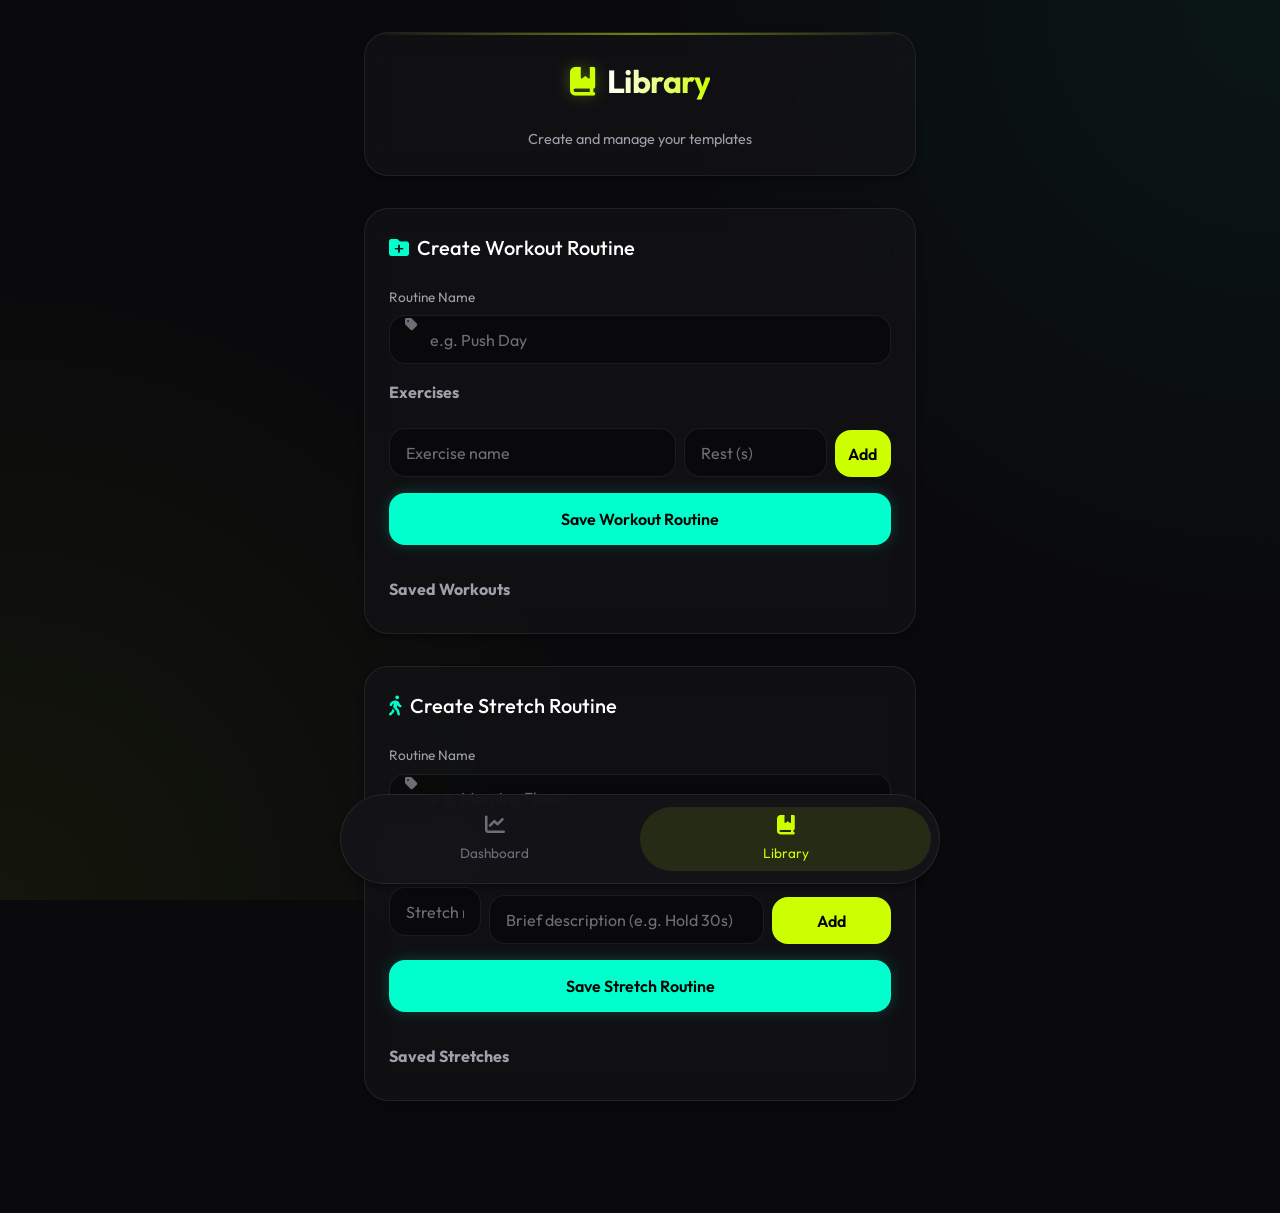
==== library.html @ 49b9a72b "Initial commit" ====
<!DOCTYPE html>
<html lang="en">
<head>
    <meta charset="UTF-8">
    <meta name="viewport" content="width=device-width, initial-scale=1.0">
    <title>Library | Gains Tracker</title>
    <!-- Modern typography -->
    <link href="https://fonts.googleapis.com/css2?family=Outfit:wght@300;400;500;600;700&display=swap" rel="stylesheet">
    <link rel="stylesheet" href="styles.css">
    <!-- FontAwesome for icons -->
    <link rel="stylesheet" href="https://cdnjs.cloudflare.com/ajax/libs/font-awesome/6.4.0/css/all.min.css">
</head>
<body>
    <div class="app-container">
        <!-- Header -->
        <header class="dashboard-header glass-panel">
            <div class="logo">
                <i class="fa-solid fa-book-bookmark"></i>
                <h1>Library</h1>
            </div>
            <p style="color: var(--text-secondary); font-size: 0.9rem;">Create and manage your templates</p>
        </header>

        <!-- Main Content Area -->
        <main class="main-content">
            
            <div id="view-library" class="view">
                <!-- Workout Builder -->
                <section class="builder-section glass-panel">
                    <h2><i class="fa-solid fa-folder-plus"></i> Create Workout Routine</h2>
                    <form id="create-workout-form" class="workout-form">
                        <div class="form-group row" style="align-items: flex-end;">
                            <div class="input-wrapper full-width">
                                <label for="new-routine-name">Routine Name</label>
                                <input type="text" id="new-routine-name" placeholder="e.g. Push Day" required autocomplete="off">
                                <i class="fa-solid fa-tag input-icon"></i>
                            </div>
                        </div>
                        
                        <div class="exercises-builder">
                            <h3 style="font-size: 1rem; margin-bottom: 0.5rem; color: var(--text-secondary);">Exercises</h3>
                            <ul id="builder-exercise-list" class="stretch-list" style="margin-bottom: 1rem;">
                                <!-- Temporary list before saving -->
                            </ul>
                            
                            <!-- Add Exercise Form -->
                            <div class="form-group row multi-col" style="align-items: flex-end; gap: 0.5rem;">
                                <div class="input-wrapper" style="flex: 2;">
                                    <input type="text" id="builder-ex-name" placeholder="Exercise name" autocomplete="off" style="padding-left: 1rem;">
                                </div>
                                <div class="input-wrapper" style="flex: 1;">
                                    <input type="number" id="builder-ex-rest" placeholder="Rest (s)" min="0" step="5" style="padding-left: 1rem;">
                                </div>
                                <button type="button" id="btn-add-builder-ex" class="btn-primary" style="margin-top: 0; padding: 0.85rem; width: auto;">Add</button>
                            </div>
                        </div>

                        <button type="submit" class="btn-primary btn-success" style="margin-top: 1rem;">
                            Save Workout Routine
                        </button>
                    </form>
                    
                    <div class="saved-routines" style="margin-top: 2rem;">
                        <h3 style="font-size: 1rem; margin-bottom: 0.5rem; color: var(--text-secondary);">Saved Workouts</h3>
                        <ul id="saved-workouts-list" class="stretch-list"></ul>
                    </div>
                </section>

                <!-- Stretching Builder -->
                <section class="builder-section glass-panel">
                    <h2><i class="fa-solid fa-person-walking"></i> Create Stretch Routine</h2>
                    <form id="create-stretch-form" class="workout-form">
                        <div class="form-group row" style="align-items: flex-end;">
                            <div class="input-wrapper full-width">
                                <label for="new-stretch-routine-name">Routine Name</label>
                                <input type="text" id="new-stretch-routine-name" placeholder="e.g. Morning Flow" required autocomplete="off">
                                <i class="fa-solid fa-tag input-icon"></i>
                            </div>
                        </div>
                        
                        <div class="exercises-builder">
                            <h3 style="font-size: 1rem; margin-bottom: 0.5rem; color: var(--text-secondary);">Stretches</h3>
                            <ul id="builder-stretch-list" class="stretch-list" style="margin-bottom: 1rem;">
                                <!-- Temporary list before saving -->
                            </ul>
                            
                            <!-- Add Stretch Form -->
                            <div class="form-group row multi-col" style="align-items: flex-end; flex-wrap: wrap; gap: 0.5rem;">
                                <div class="input-wrapper full-width" style="margin-bottom: 0.5rem;">
                                    <input type="text" id="builder-st-name" placeholder="Stretch name" autocomplete="off" style="padding-left: 1rem;">
                                </div>
                                <div class="input-wrapper" style="flex: 3;">
                                    <input type="text" id="builder-st-desc" placeholder="Brief description (e.g. Hold 30s)" autocomplete="off" style="padding-left: 1rem;">
                                </div>
                                <button type="button" id="btn-add-builder-st" class="btn-primary" style="margin-top: 0; padding: 0.85rem; width: auto; flex: 1;">Add</button>
                            </div>
                        </div>

                        <button type="submit" class="btn-primary btn-success" style="margin-top: 1rem;">
                            Save Stretch Routine
                        </button>
                    </form>
                    
                    <div class="saved-routines" style="margin-top: 2rem;">
                        <h3 style="font-size: 1rem; margin-bottom: 0.5rem; color: var(--text-secondary);">Saved Stretches</h3>
                        <ul id="saved-stretches-list" class="stretch-list"></ul>
                    </div>
                </section>
            </div>

        </main>
        
        <!-- Bottom Navigation Navbar (MPA Links) -->
        <nav class="bottom-nav glass-panel" id="main-nav">
            <a href="index.html" class="nav-btn">
                <i class="fa-solid fa-chart-line"></i>
                <span>Dashboard</span>
            </a>
            <a href="library.html" class="nav-btn active">
                <i class="fa-solid fa-book-bookmark"></i>
                <span>Library</span>
            </a>
        </nav>
        
    </div>

    <script src="app.js"></script>
</body>
</html>
---- styles.css ----
:root {
    /* Color Palette - Premium Dark Mode with Neon Accents */
    --bg-base: #0a0a0c;
    --bg-surface: rgba(20, 20, 25, 0.6);
    --bg-surface-hover: rgba(30, 30, 40, 0.8);
    
    --accent-primary: #ccff00; /* Electric Lime */
    --accent-primary-glow: rgba(204, 255, 0, 0.3);
    --accent-secondary: #00ffcc; /* Cyan */
    
    --text-primary: #ffffff;
    --text-secondary: #a0a0ab;
    --text-muted: #6e6e77;
    
    --border-subtle: rgba(255, 255, 255, 0.08);
    --border-focus: rgba(204, 255, 0, 0.5);

    --danger: #ff3366;
    
    /* Typography */
    --font-family: 'Outfit', -apple-system, BlinkMacSystemFont, "Segoe UI", Roboto, sans-serif;
    
    /* Effects */
    --glass-blur: blur(16px);
    --shadow-sm: 0 4px 6px rgba(0, 0, 0, 0.3);
    --shadow-glow: 0 0 20px var(--accent-primary-glow);
    --radius-lg: 24px;
    --radius-md: 16px;
    --radius-sm: 8px;
    
    /* Transitions */
    --transition-fast: 0.2s ease;
    --transition-bounce: 0.4s cubic-bezier(0.175, 0.885, 0.32, 1.275);
}

* {
    margin: 0;
    padding: 0;
    box-sizing: border-box;
}

body {
    font-family: var(--font-family);
    background-color: var(--bg-base);
    color: var(--text-primary);
    line-height: 1.5;
    min-height: 100vh;
    /* Subtle radial gradient background */
    background-image: radial-gradient(circle at top right, rgba(0, 255, 204, 0.05), transparent 40%),
                      radial-gradient(circle at bottom left, rgba(204, 255, 0, 0.05), transparent 40%);
    background-attachment: fixed;
    /* Extra padding at bottom for nav */
    padding-bottom: 80px; 
}

/* Container */
.app-container {
    max-width: 600px;
    margin: 0 auto;
    padding: 2rem 1.5rem;
    display: flex;
    flex-direction: column;
    gap: 2rem;
}

/* Views Navigation */
.view {
    display: flex;
    flex-direction: column;
    gap: 2rem;
    animation: fadeIn var(--transition-bounce);
}

.view.hidden {
    display: none !important;
}

@keyframes fadeIn {
    from { opacity: 0; transform: translateY(10px); }
    to { opacity: 1; transform: translateY(0); }
}

/* Glass Panels */
.glass-panel {
    background: var(--bg-surface);
    backdrop-filter: var(--glass-blur);
    -webkit-backdrop-filter: var(--glass-blur);
    border: 1px solid var(--border-subtle);
    border-radius: var(--radius-lg);
    padding: 1.5rem;
    box-shadow: var(--shadow-sm);
    transition: transform var(--transition-fast), border-color var(--transition-fast);
}

.glass-panel:hover {
    border-color: rgba(255,255,255,0.15);
}

/* Header & Stats */
.dashboard-header {
    display: flex;
    flex-direction: column;
    gap: 1.5rem;
    align-items: center;
    text-align: center;
    position: relative;
    overflow: hidden;
}

.dashboard-header::before {
    content: '';
    position: absolute;
    top: 0; left: 0; right: 0; height: 2px;
    background: linear-gradient(90deg, transparent, var(--accent-primary), transparent);
    opacity: 0.5;
}

.logo {
    display: flex;
    align-items: center;
    gap: 0.75rem;
    color: var(--accent-primary);
}

.logo h1 {
    font-size: 2rem;
    font-weight: 700;
    letter-spacing: -0.5px;
    background: linear-gradient(to right, var(--text-primary), var(--accent-primary));
    -webkit-background-clip: text;
    background-clip: text;
    -webkit-text-fill-color: transparent;
}

.logo i {
    font-size: 1.8rem;
    filter: drop-shadow(0 0 8px var(--accent-primary-glow));
}

.stats-overview {
    display: flex;
    width: 100%;
    justify-content: space-between;
    gap: 1rem;
}

.stat-card {
    flex: 1;
    display: flex;
    flex-direction: column;
    align-items: center;
    padding: 1rem;
    background: rgba(0,0,0,0.2);
    border-radius: var(--radius-md);
    border: 1px solid var(--border-subtle);
}

.stat-card.highlight {
    border-color: var(--accent-primary-glow);
    box-shadow: inset 0 0 20px var(--accent-primary-glow);
}

.stat-value {
    font-size: 1.75rem;
    font-weight: 600;
    color: var(--text-primary);
}

.stat-card.highlight .stat-value {
    color: var(--accent-primary);
}

.stat-label {
    font-size: 0.75rem;
    color: var(--text-secondary);
    text-transform: uppercase;
    letter-spacing: 0.5px;
    margin-top: 0.25rem;
}

/* Main Content */
.main-content {
    display: flex;
    flex-direction: column;
    gap: 2rem;
}

h2 {
    font-size: 1.25rem;
    font-weight: 500;
    display: flex;
    align-items: center;
    gap: 0.5rem;
    margin-bottom: 1.5rem;
    color: var(--text-primary);
}

h2 i {
    color: var(--accent-secondary);
}

/* Select Inputs */
.custom-select {
    width: 100%;
    background: rgba(0, 0, 0, 0.4);
    border: 1px solid var(--border-subtle);
    border-radius: var(--radius-md);
    padding: 0.85rem 1rem;
    color: var(--text-primary);
    font-family: inherit;
    font-size: 1rem;
    appearance: none;
    cursor: pointer;
    transition: all var(--transition-fast);
    background-image: url("data:image/svg+xml;charset=UTF-8,%3csvg xmlns='http://www.w3.org/2000/svg' viewBox='0 0 24 24' fill='none' stroke='white' stroke-width='2' stroke-linecap='round' stroke-linejoin='round'%3e%3cpolyline points='6 9 12 15 18 9'%3e%3c/polyline%3e%3c/svg%3e");
    background-repeat: no-repeat;
    background-position: right 1rem center;
    background-size: 1em;
}

.custom-select:focus {
    outline: none;
    border-color: var(--accent-primary);
    box-shadow: 0 0 0 2px var(--accent-primary-glow);
}

.custom-select option {
    background-color: #222;
    color: var(--text-primary);
}

/* Forms */
.form-group {
    display: flex;
    flex-direction: column;
    gap: 1rem;
    margin-bottom: 1rem;
}

.form-group.row {
    flex-direction: row;
}

.form-group.multi-col .input-wrapper {
    flex: 1;
}

.input-wrapper.full-width {
    width: 100%;
}

label {
    font-size: 0.85rem;
    color: var(--text-secondary);
    margin-bottom: 0.5rem;
    display: block;
}

.input-wrapper {
    position: relative;
    display: flex;
    flex-direction: column;
}

.input-icon {
    position: absolute;
    left: 1rem;
    top: 50%;
    transform: translateY(-50%);
    color: var(--text-muted);
    font-size: 0.9rem;
    transition: color var(--transition-fast);
}

input {
    width: 100%;
    background: rgba(0, 0, 0, 0.4);
    border: 1px solid var(--border-subtle);
    border-radius: var(--radius-md);
    padding: 0.85rem 1rem;
    color: var(--text-primary);
    font-family: inherit;
    font-size: 1rem;
    transition: all var(--transition-fast);
}

.input-wrapper i.input-icon + input,
input:has(+ i.input-icon),
input.has-icon {
    padding-left: 2.5rem;
}

input:focus {
    outline: none;
    border-color: var(--accent-primary);
    box-shadow: 0 0 0 2px var(--accent-primary-glow);
    background: rgba(0, 0, 0, 0.6);
}

input:focus ~ .input-icon {
    color: var(--accent-primary);
}

input::placeholder {
    color: var(--text-muted);
}

/* Buttons */
.btn-primary {
    width: 100%;
    background: var(--accent-primary);
    color: #000;
    border: none;
    border-radius: var(--radius-md);
    padding: 1rem;
    font-size: 1rem;
    font-weight: 600;
    font-family: inherit;
    cursor: pointer;
    display: flex;
    align-items: center;
    justify-content: center;
    gap: 0.5rem;
    transition: all var(--transition-bounce);
    margin-top: 1.5rem;
}

.btn-primary[disabled] {
    opacity: 0.5;
    cursor: not-allowed;
    background: var(--text-muted);
}
.btn-primary[disabled]:hover {
    transform: none;
    box-shadow: none;
}

.btn-primary:not([disabled]):hover {
    transform: translateY(-2px);
    box-shadow: var(--shadow-glow);
}

.btn-primary:active {
    transform: translateY(0);
}

.btn-icon {
    background: transparent;
    border: none;
    color: var(--text-muted);
    cursor: pointer;
    font-size: 1rem;
    transition: color var(--transition-fast);
    padding: 0.5rem;
    display: flex;
    align-items: center;
    justify-content: center;
}

.btn-icon:hover {
    color: var(--danger);
}

/* Section Header */
.section-header {
    display: flex;
    justify-content: space-between;
    align-items: center;
    margin-bottom: 1.5rem;
}

.section-header h2 {
    margin-bottom: 0;
}

/* Lists */
.history-list-container, .stretching-list-container {
    background: rgba(0, 0, 0, 0.2);
    border-radius: var(--radius-md);
    border: 1px solid var(--border-subtle);
    padding: 0.5rem;
    overflow-y: auto;
    max-height: 400px;
}
.history-list-container::-webkit-scrollbar, .stretching-list-container::-webkit-scrollbar {
    width: 6px;
}
.history-list-container::-webkit-scrollbar-thumb, .stretching-list-container::-webkit-scrollbar-thumb {
    background: var(--border-subtle);
    border-radius: 10px;
}

.workout-list, .stretch-list {
    list-style: none;
    display: flex;
    flex-direction: column;
    gap: 0.5rem;
}

.empty-state {
    display: flex;
    flex-direction: column;
    align-items: center;
    justify-content: center;
    padding: 3rem 1rem;
    color: var(--text-muted);
    text-align: center;
    gap: 1rem;
}

.empty-state i {
    font-size: 2.5rem;
    opacity: 0.5;
}

/* Individual Workout Item styling */
.workout-item {
    background: var(--bg-surface);
    border: 1px solid var(--border-subtle);
    border-radius: var(--radius-sm);
    padding: 1rem;
    display: flex;
    justify-content: space-between;
    align-items: center;
    animation: slideIn var(--transition-bounce);
    transition: transform var(--transition-fast), background var(--transition-fast);
}

.workout-item:hover {
    background: var(--bg-surface-hover);
    transform: translateX(4px);
}

.workout-item-details {
    display: flex;
    flex-direction: column;
    gap: 0.25rem;
}

.workout-item-title {
    font-weight: 500;
    color: var(--text-primary);
}

.workout-item-meta {
    font-size: 0.8rem;
    color: var(--text-secondary);
    display: flex;
    gap: 0.75rem;
}

.workout-item-meta span {
    display: flex;
    align-items: center;
    gap: 0.25rem;
}

.workout-item-meta i {
    font-size: 0.7rem;
    color: var(--accent-secondary);
}

.workout-volume {
    font-weight: 600;
    color: var(--accent-primary);
    background: rgba(204, 255, 0, 0.1);
    padding: 0.25rem 0.5rem;
    border-radius: 4px;
    font-size: 0.85rem;
}

/* Delete button on items */
.btn-delete-item {
    background: transparent;
    border: none;
    color: var(--text-muted);
    cursor: pointer;
    padding: 0.5rem;
    display: flex;
    align-items: center;
    justify-content: center;
    opacity: 0.5;
    transition: opacity var(--transition-fast), color var(--transition-fast);
}

.workout-item:hover .btn-delete-item,
.stretch-item:hover .btn-delete-item {
    opacity: 1;
}

.btn-delete-item:hover {
    color: var(--danger);
}

/* Animations */
@keyframes slideIn {
    from { opacity: 0; transform: translateY(10px); }
    to { opacity: 1; transform: translateY(0); }
}

/* Stretching & Builder Lists */
.stretch-item {
    background: rgba(0, 0, 0, 0.4);
    border: 1px solid var(--border-subtle);
    border-radius: var(--radius-sm);
    padding: 0.75rem 1rem;
    display: flex;
    justify-content: space-between;
    align-items: center;
    transition: all var(--transition-fast);
}

.stretch-item.completed {
    opacity: 0.6;
    background: rgba(204, 255, 0, 0.05);
    border-color: rgba(204, 255, 0, 0.2);
}

.stretch-item.completed .stretch-name-label {
    text-decoration: line-through;
    color: var(--text-muted);
}

.stretch-label-wrapper {
    display: flex;
    align-items: center;
    gap: 1rem;
    cursor: pointer;
    flex: 1;
}

.stretch-name {
    display: flex;
    flex-direction: column;
}

.stretch-name-label {
    color: var(--text-primary);
}

.stretch-desc {
    font-size: 0.8rem;
    color: var(--text-muted);
    margin-top: 0.15rem;
}

/* Custom Checkbox */
.custom-checkbox {
    appearance: none;
    background-color: transparent;
    margin: 0;
    font: inherit;
    color: currentColor;
    width: 1.25em;
    height: 1.25em;
    border: 2px solid var(--text-muted);
    border-radius: 4px;
    display: grid;
    place-content: center;
    cursor: pointer;
    transition: all var(--transition-fast);
}

.custom-checkbox::before {
    content: "";
    width: 0.65em;
    height: 0.65em;
    transform: scale(0);
    transition: 120ms transform ease-in-out;
    box-shadow: inset 1em 1em var(--bg-base);
    background-color: var(--bg-base);
    transform-origin: center;
    clip-path: polygon(14% 44%, 0 65%, 50% 100%, 100% 16%, 80% 0%, 43% 62%);
}

.custom-checkbox:checked {
    background-color: var(--accent-primary);
    border-color: var(--accent-primary);
    box-shadow: 0 0 10px var(--accent-primary-glow);
}

.custom-checkbox:checked::before {
    transform: scale(1);
}

.btn-success {
    background: var(--accent-secondary);
    color: #000;
    box-shadow: 0 0 15px rgba(0, 255, 204, 0.2);
}

.btn-success:hover {
    box-shadow: 0 0 20px rgba(0, 255, 204, 0.4);
}

.hidden {
    display: none !important;
}

.stretch-status {
    color: var(--accent-secondary);
    text-align: center;
    margin-top: 1rem;
    font-weight: 500;
    display: flex;
    align-items: center;
    justify-content: center;
    gap: 0.5rem;
}

/* Bottom Navigation Nav */
.bottom-nav {
    position: fixed;
    bottom: 1rem;
    left: 1rem;
    right: 1rem;
    display: flex;
    justify-content: space-around;
    padding: 0.75rem 0.5rem;
    background: rgba(20, 20, 25, 0.9);
    z-index: 100;
    border-radius: 100px;
    max-width: 600px;
    margin: 0 auto;
    border: 1px solid var(--border-subtle);
    backdrop-filter: blur(20px);
}

.nav-btn {
    background: transparent;
    border: none;
    color: var(--text-muted);
    font-family: inherit;
    font-size: 0.85rem;
    display: flex;
    flex-direction: column;
    align-items: center;
    gap: 0.25rem;
    cursor: pointer;
    padding: 0.5rem 1rem;
    border-radius: 100px;
    transition: all var(--transition-fast);
    flex: 1;
    text-decoration: none; /* Add this for <a> tags */
}

.nav-btn i {
    font-size: 1.25rem;
    margin-bottom: 0.25rem;
}

.nav-btn:hover {
    color: var(--text-primary);
    background: rgba(255, 255, 255, 0.05);
}

.nav-btn.active {
    color: var(--accent-primary);
    background: rgba(204, 255, 0, 0.1);
}

/* Active Session & Timer */
.sticky-header {
    position: sticky;
    top: 1rem;
    z-index: 50;
    display: flex;
    flex-direction: column;
    align-items: center;
    padding: 1rem 1.5rem;
    gap: 1rem;
}

.timer-container {
    display: flex;
    flex-direction: column;
    align-items: center;
    gap: 0.5rem;
    animation: fadeIn var(--transition-fast);
}

.timer-ring {
    width: 80px;
    height: 80px;
    border-radius: 50%;
    border: 3px solid var(--accent-primary);
    display: flex;
    align-items: center;
    justify-content: center;
    box-shadow: 0 0 15px var(--accent-primary-glow);
    background: rgba(0,0,0,0.5);
    margin: 0 auto;
}

.timer-text {
    font-size: 1.5rem;
    font-weight: 700;
    color: var(--accent-primary);
    font-variant-numeric: tabular-nums;
}

.timer-label {
    font-size: 0.75rem;
    color: var(--text-muted);
    letter-spacing: 2px;
}

.exercise-log-card {
    background: rgba(0,0,0,0.3);
    border: 1px solid var(--border-subtle);
    border-radius: var(--radius-md);
    padding: 1.25rem;
    display: flex;
    flex-direction: column;
    gap: 1rem;
}

.exercise-log-header {
    display: flex;
    justify-content: space-between;
    align-items: center;
    border-bottom: 1px solid var(--border-subtle);
    padding-bottom: 0.75rem;
}

.exercise-log-header h3 {
    font-size: 1.1rem;
    color: var(--accent-secondary);
}

.rest-time-badge {
    background: rgba(0, 255, 204, 0.1);
    color: var(--accent-secondary);
    padding: 0.25rem 0.5rem;
    border-radius: 4px;
    font-size: 0.75rem;
    display: flex;
    align-items: center;
    gap: 0.25rem;
}

.active-set-row {
    display: flex;
    gap: 0.5rem;
    align-items: center;
}

.active-set-row .input-wrapper {
    flex: 1;
}

.active-set-row input {
    padding: 0.5rem 0.75rem;
}

/* Responsive tweaks & Mobile Polish */
@media (max-width: 650px) {
    .app-container {
        padding: 1rem 1rem 6rem 1rem;
    }
}

@media (max-width: 480px) {
    .form-group.row {
        flex-direction: column;
    }
    
    .form-group.row.multi-col {
        flex-direction: column;
    }
    
    .stats-overview {
        flex-direction: column;
    }

    .stretch-form {
        flex-direction: row; 
    }

    .stat-card {
        flex-direction: row;
        justify-content: space-between;
        padding: 1rem 1.5rem;
    }
    
    .stat-value {
        font-size: 1.5rem;
    }
    
    .stat-label {
        margin-top: 0;
    }
}
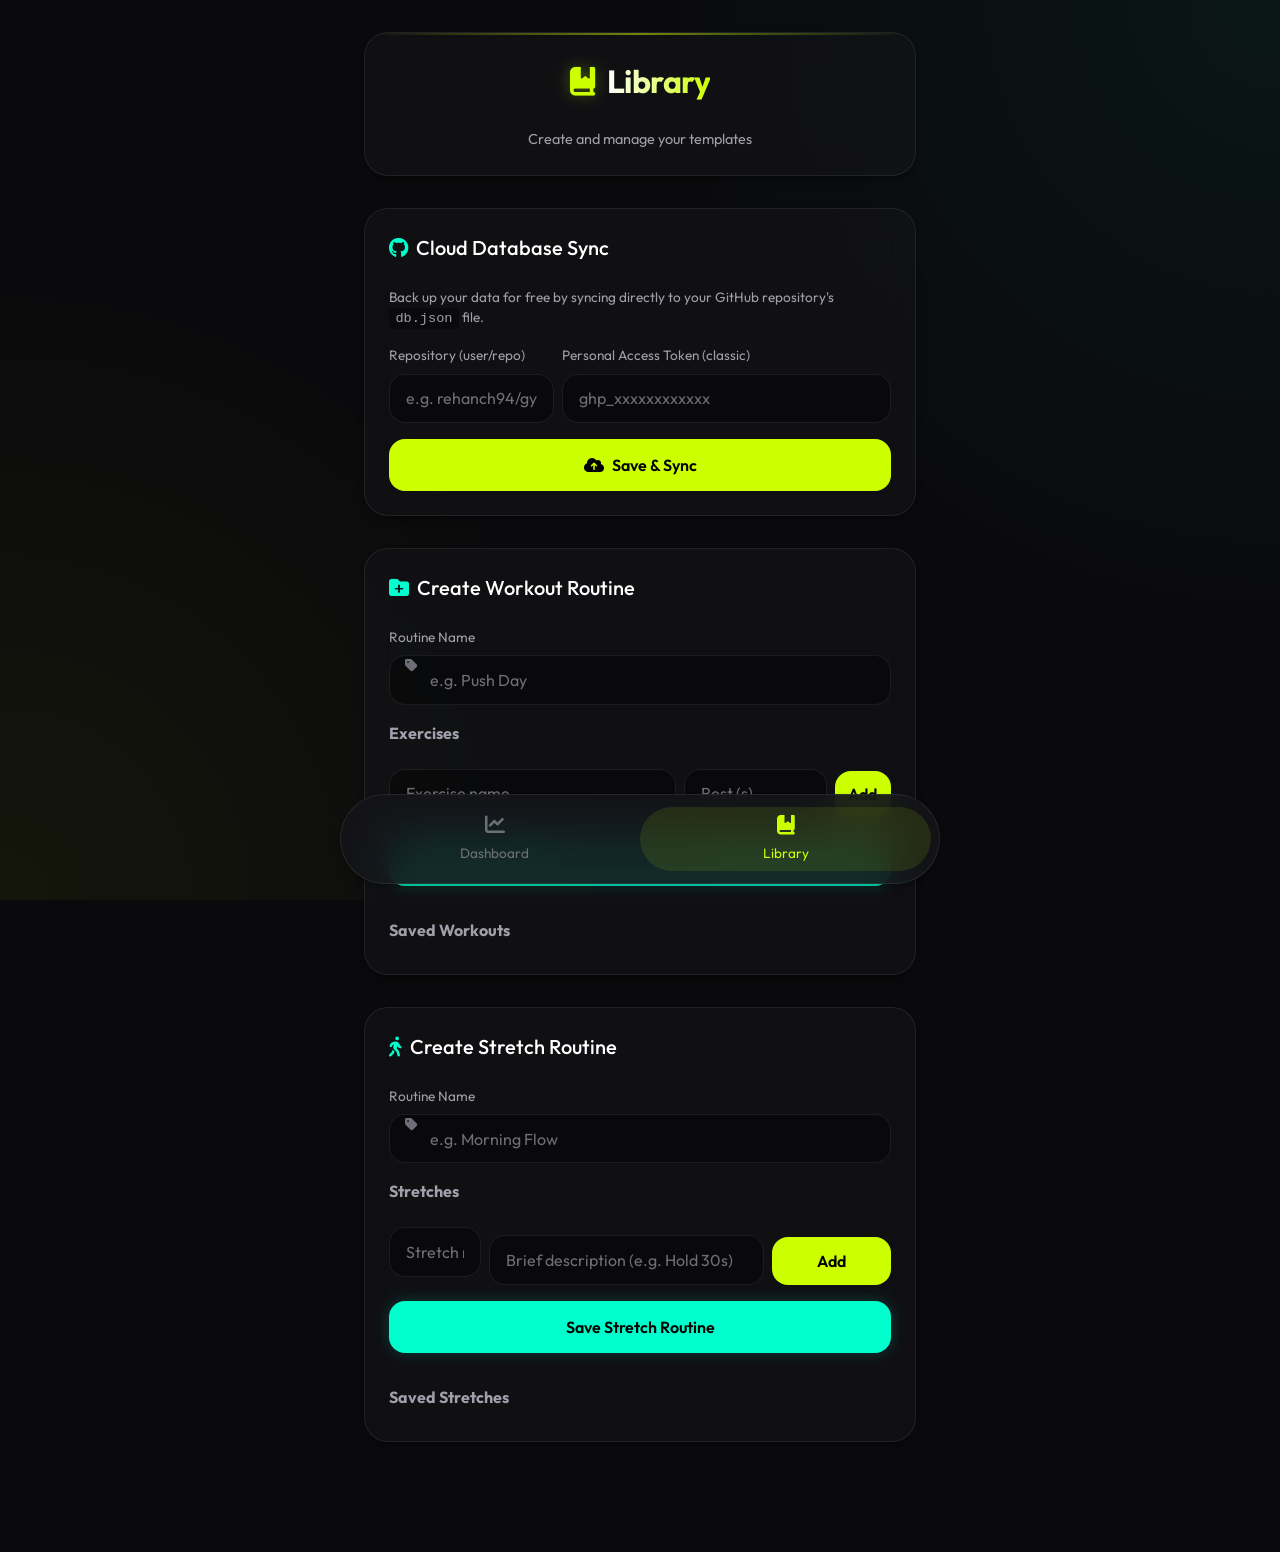
==== commit b604fb25: "feat: Add GitHub Cloud Sync Database" ====
--- a/library.html
+++ b/library.html
@@ -25,6 +25,36 @@
         <main class="main-content">
             
             <div id="view-library" class="view">
+                <!-- Cloud Sync Settings -->
+                <section class="builder-section glass-panel">
+                    <h2><i class="fa-brands fa-github"></i> Cloud Database Sync</h2>
+                    <p style="font-size: 0.85rem; color: var(--text-secondary); margin-bottom: 1rem;">
+                        Back up your data for free by syncing directly to your GitHub repository's <code style="background: rgba(0,0,0,0.3); padding: 0.2rem 0.4rem; border-radius: 4px;">db.json</code> file.
+                    </p>
+                    <div id="sync-status-msg" style="margin-bottom: 1rem; font-size: 0.85rem; padding: 0.5rem; border-radius: 4px;" class="hidden"></div>
+                    
+                    <form id="cloud-sync-form" class="workout-form">
+                        <div class="form-group row multi-col" style="align-items: flex-end; gap: 0.5rem;">
+                            <div class="input-wrapper" style="flex: 1;">
+                                <label for="github-repo">Repository (user/repo)</label>
+                                <input type="text" id="github-repo" placeholder="e.g. rehanch94/gym" autocomplete="off">
+                            </div>
+                            <div class="input-wrapper" style="flex: 2;">
+                                <label for="github-token">Personal Access Token (classic)</label>
+                                <input type="password" id="github-token" placeholder="ghp_xxxxxxxxxxxx" autocomplete="off">
+                            </div>
+                        </div>
+                        <div style="display: flex; gap: 1rem; margin-top: 1rem;">
+                            <button type="submit" class="btn-primary" style="margin-top: 0; flex: 1;">
+                                <i class="fa-solid fa-cloud-arrow-up"></i> Save & Sync
+                            </button>
+                            <button type="button" id="btn-disconnect-sync" class="btn-primary" style="margin-top: 0; flex: 1; background: transparent; border: 1px solid var(--danger); color: var(--danger); display: none;">
+                                <i class="fa-solid fa-link-slash"></i> Disconnect
+                            </button>
+                        </div>
+                    </form>
+                </section>
+
                 <!-- Workout Builder -->
                 <section class="builder-section glass-panel">
                     <h2><i class="fa-solid fa-folder-plus"></i> Create Workout Routine</h2>
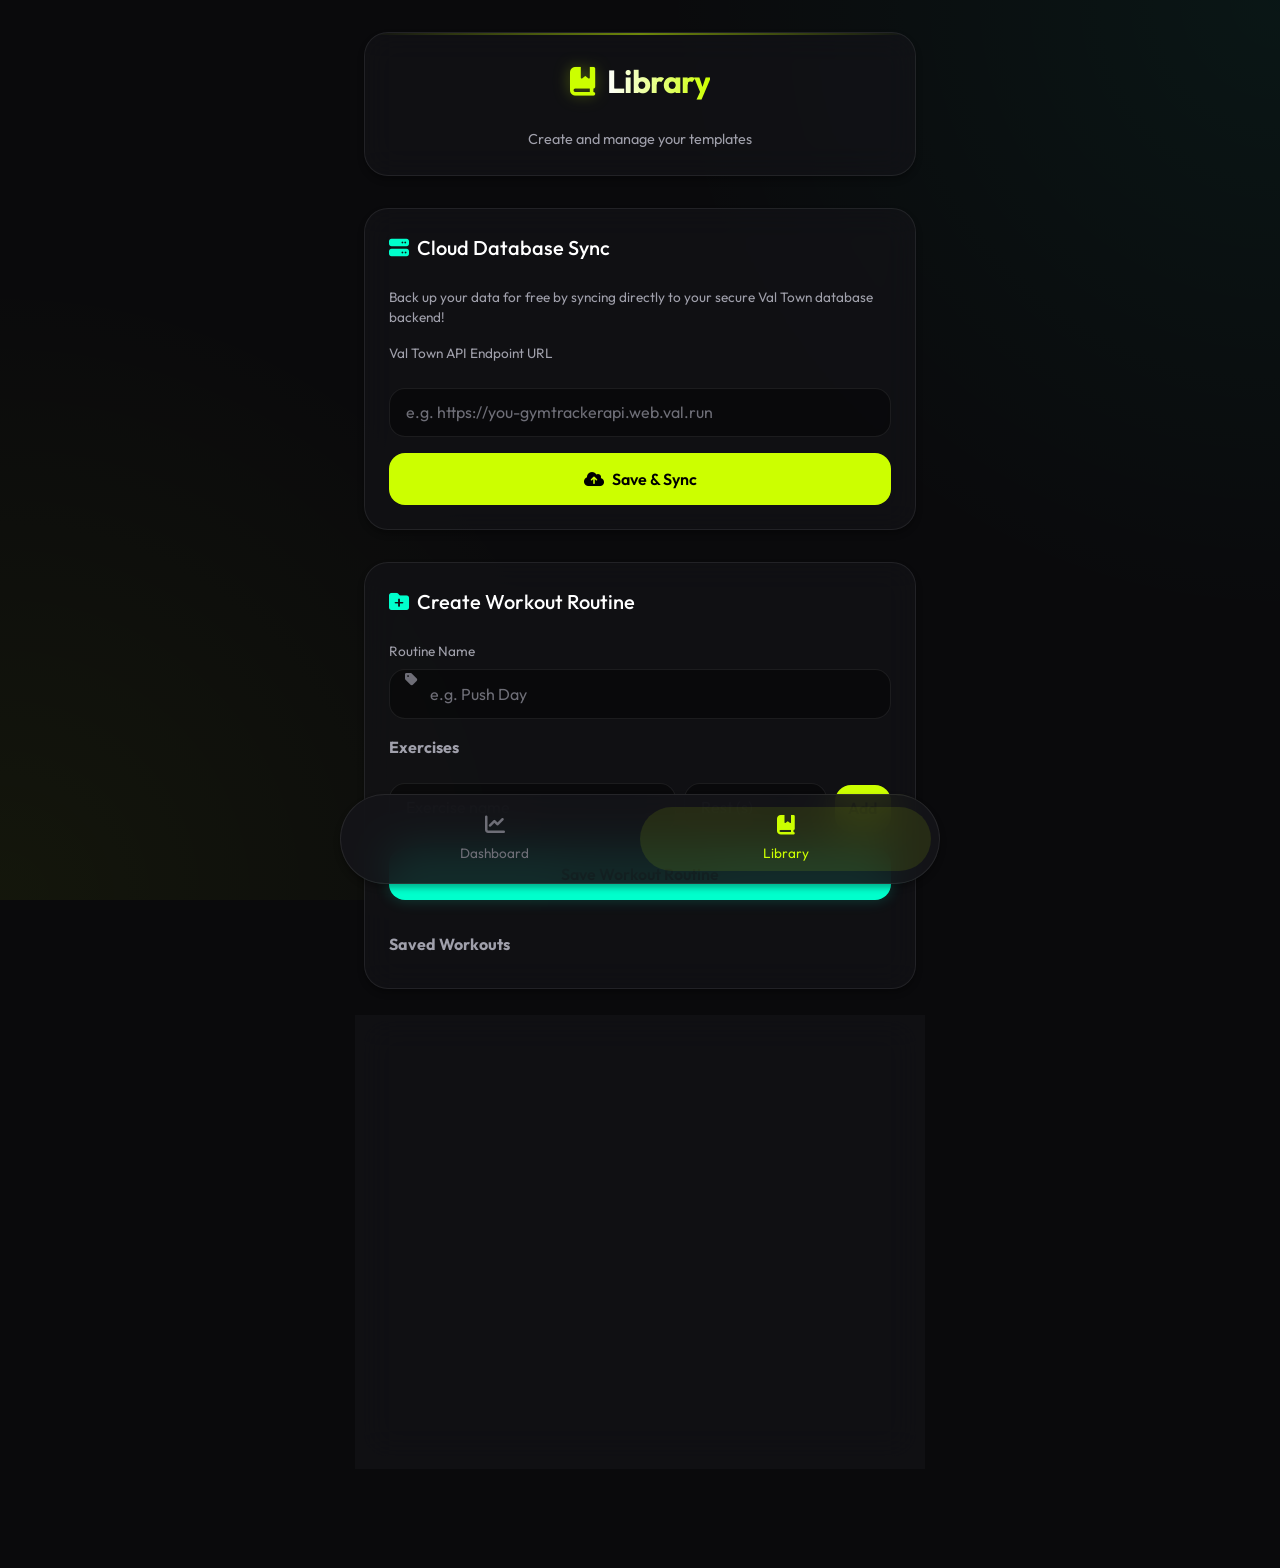
==== commit 18b3be3e: "Migrate cloud db sync from GitHub to Val Town API" ====
--- a/library.html
+++ b/library.html
@@ -27,22 +27,16 @@
             <div id="view-library" class="view">
                 <!-- Cloud Sync Settings -->
                 <section class="builder-section glass-panel">
-                    <h2><i class="fa-brands fa-github"></i> Cloud Database Sync</h2>
+                    <h2><i class="fa-solid fa-server"></i> Cloud Database Sync</h2>
                     <p style="font-size: 0.85rem; color: var(--text-secondary); margin-bottom: 1rem;">
-                        Back up your data for free by syncing directly to your GitHub repository's <code style="background: rgba(0,0,0,0.3); padding: 0.2rem 0.4rem; border-radius: 4px;">db.json</code> file.
+                        Back up your data for free by syncing directly to your secure Val Town database backend!
                     </p>
                     <div id="sync-status-msg" style="margin-bottom: 1rem; font-size: 0.85rem; padding: 0.5rem; border-radius: 4px;" class="hidden"></div>
                     
                     <form id="cloud-sync-form" class="workout-form">
-                        <div class="form-group row multi-col" style="align-items: flex-end; gap: 0.5rem;">
-                            <div class="input-wrapper" style="flex: 1;">
-                                <label for="github-repo">Repository (user/repo)</label>
-                                <input type="text" id="github-repo" placeholder="e.g. rehanch94/gym" autocomplete="off">
-                            </div>
-                            <div class="input-wrapper" style="flex: 2;">
-                                <label for="github-token">Personal Access Token (classic)</label>
-                                <input type="password" id="github-token" placeholder="ghp_xxxxxxxxxxxx" autocomplete="off">
-                            </div>
+                        <div class="form-group">
+                            <label for="val-endpoint">Val Town API Endpoint URL</label>
+                            <input type="text" id="val-endpoint" placeholder="e.g. https://you-gymtrackerapi.web.val.run" autocomplete="off">
                         </div>
                         <div style="display: flex; gap: 1rem; margin-top: 1rem;">
                             <button type="submit" class="btn-primary" style="margin-top: 0; flex: 1;">
